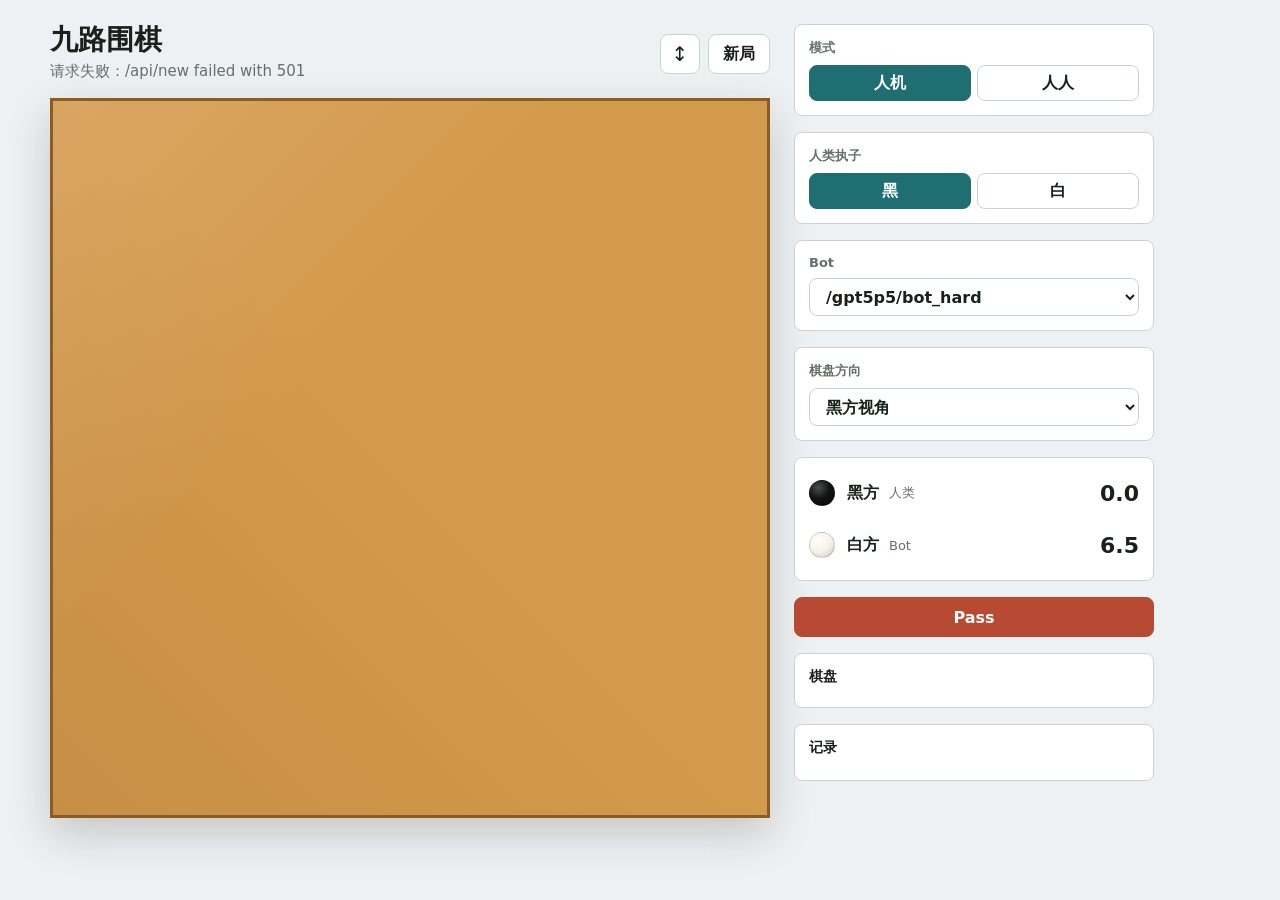
==== go_9x9/env/index.html @ 080eda90 "go9x9: v0" ====
<!doctype html>
<html lang="zh-CN">
<head>
  <meta charset="utf-8">
  <meta name="viewport" content="width=device-width, initial-scale=1">
  <title>BoardArena 9x9 Go</title>
  <link rel="stylesheet" href="styles.css">
</head>
<body>
  <main class="app-shell">
    <section class="board-area" aria-label="九路围棋棋盘">
      <div class="top-bar">
        <div>
          <h1>九路围棋</h1>
          <p id="statusText" class="status-text">准备开始</p>
        </div>
        <div class="top-actions">
          <button id="flipBtn" class="icon-button" type="button" aria-label="翻转棋盘" title="翻转棋盘">↕</button>
          <button id="newGameBtn" class="text-button" type="button">新局</button>
        </div>
      </div>

      <div id="board" class="board" aria-label="9乘9棋盘"></div>
    </section>

    <aside class="side-panel" aria-label="对局信息">
      <div class="control-group">
        <span class="control-label">模式</span>
        <div class="segmented" role="group" aria-label="模式">
          <button id="humanBotBtn" type="button" class="selected" aria-pressed="true">人机</button>
          <button id="humanHumanBtn" type="button" aria-pressed="false">人人</button>
        </div>
      </div>

      <div class="control-group">
        <span class="control-label">人类执子</span>
        <div class="segmented" role="group" aria-label="人类执子">
          <button id="blackSeatBtn" type="button" class="selected" aria-pressed="true">黑</button>
          <button id="whiteSeatBtn" type="button" aria-pressed="false">白</button>
        </div>
      </div>

      <div class="control-group">
        <span class="control-label">Bot</span>
        <select id="botSelect" class="select-control" aria-label="Bot">
          <option value="/gpt5p5/bot_easy">/gpt5p5/bot_easy</option>
          <option value="/gpt5p5/bot_hard" selected>/gpt5p5/bot_hard</option>
        </select>
      </div>

      <div class="control-group">
        <span class="control-label">棋盘方向</span>
        <select id="orientationSelect" class="select-control" aria-label="棋盘方向">
          <option value="black" selected>黑方视角</option>
          <option value="white">白方视角</option>
        </select>
      </div>

      <div class="score-panel">
        <article id="blackPlayer" class="player-row">
          <span class="stone-mark black" aria-hidden="true"></span>
          <strong>黑方</strong>
          <span id="blackType" class="player-type">人类</span>
          <span id="blackScore" class="score">0.0</span>
        </article>
        <article id="whitePlayer" class="player-row">
          <span class="stone-mark white" aria-hidden="true"></span>
          <strong>白方</strong>
          <span id="whiteType" class="player-type">Bot</span>
          <span id="whiteScore" class="score">6.5</span>
        </article>
      </div>

      <button id="passBtn" class="pass-button" type="button">Pass</button>

      <div class="board-panel">
        <h2>棋盘</h2>
        <pre id="boardText"></pre>
      </div>

      <div class="log-panel">
        <h2>记录</h2>
        <ol id="moveLog" class="move-log"></ol>
      </div>
    </aside>
  </main>

  <script src="game.js"></script>
</body>
</html>
---- go_9x9/env/styles.css ----
:root {
  color-scheme: light;
  --bg: #edf1f2;
  --panel: #ffffff;
  --text: #1b201d;
  --muted: #64706a;
  --line: #cbd5d0;
  --wood: #d49a4c;
  --wood-dark: #8d5c23;
  --grid: rgba(60, 37, 15, 0.78);
  --accent: #1f6f72;
  --accent-2: #b84932;
  font-family: "Microsoft YaHei", "PingFang SC", system-ui, sans-serif;
}

* {
  box-sizing: border-box;
}

body {
  margin: 0;
  min-height: 100vh;
  background: var(--bg);
  color: var(--text);
}

button {
  font: inherit;
}

.app-shell {
  display: grid;
  grid-template-columns: minmax(360px, 720px) minmax(280px, 360px);
  gap: 24px;
  width: min(1180px, calc(100vw - 32px));
  margin: 0 auto;
  padding: 24px 0;
}

.board-area,
.side-panel {
  min-width: 0;
}

.top-bar {
  display: flex;
  align-items: center;
  justify-content: space-between;
  gap: 16px;
  margin-bottom: 14px;
}

h1,
h2,
p,
pre {
  margin: 0;
}

h1 {
  font-size: 28px;
  line-height: 1.15;
}

h2 {
  font-size: 14px;
  line-height: 1.2;
}

.status-text {
  margin-top: 6px;
  min-height: 22px;
  color: var(--muted);
  font-size: 15px;
}

.top-actions,
.score-panel,
.player-row {
  display: flex;
  align-items: center;
}

.top-actions {
  gap: 8px;
}

.icon-button,
.text-button,
.segmented button,
.select-control,
.pass-button {
  border: 1px solid var(--line);
  background: var(--panel);
  color: var(--text);
}

button,
.select-control {
  cursor: pointer;
}

.icon-button {
  width: 40px;
  height: 40px;
  border-radius: 8px;
  font-size: 20px;
}

.text-button,
.pass-button {
  min-height: 40px;
  border-radius: 8px;
  padding: 0 14px;
  font-weight: 800;
}

.board {
  display: grid;
  grid-template-columns: repeat(9, minmax(0, 1fr));
  width: min(100%, calc(100vh - 110px));
  max-width: 720px;
  aspect-ratio: 1;
  padding: 4.5%;
  border: 3px solid var(--wood-dark);
  background:
    linear-gradient(135deg, rgba(255, 255, 255, 0.12), transparent 38%),
    linear-gradient(45deg, rgba(105, 64, 22, 0.12), transparent 52%),
    var(--wood);
  box-shadow: 0 16px 40px rgba(43, 32, 22, 0.2);
}

.point {
  appearance: none;
  -webkit-appearance: none;
  position: relative;
  display: block;
  min-width: 0;
  margin: 0;
  border: 0;
  padding: 0;
  aspect-ratio: 1;
  background: transparent;
  cursor: default;
  overflow: visible;
}

.point::before,
.point::after {
  content: "";
  position: absolute;
  background: var(--grid);
  pointer-events: none;
}

.point::before {
  left: 0;
  right: 0;
  top: calc(50% - 1px);
  height: 2px;
}

.point::after {
  top: 0;
  bottom: 0;
  left: calc(50% - 1px);
  width: 2px;
}

.point.left-edge::before {
  left: 50%;
}

.point.right-edge::before {
  right: 50%;
}

.point.top-edge::after {
  top: 50%;
}

.point.bottom-edge::after {
  bottom: 50%;
}

.point:focus {
  outline: none;
}

.point:focus-visible {
  outline: 3px solid #f7df7a;
  outline-offset: -3px;
  border-radius: 50%;
}

.point.legal {
  cursor: pointer;
}

.stone,
.hint,
.star-dot,
.stone-mark {
  display: block;
  border-radius: 50%;
}

.star-dot {
  position: absolute;
  left: 50%;
  top: 50%;
  z-index: 1;
  width: 16%;
  height: 16%;
  background: rgba(42, 27, 11, 0.88);
  transform: translate(-50%, -50%);
  pointer-events: none;
}

.stone {
  position: absolute;
  left: 50%;
  top: 50%;
  z-index: 4;
  width: 82%;
  height: 82%;
  transform: translate(-50%, -50%);
  box-shadow: 0 9px 18px rgba(0, 0, 0, 0.32);
}

.stone.black,
.stone-mark.black {
  background: radial-gradient(circle at 35% 28%, #4a4f4b 0, #101413 48%, #030504 100%);
}

.stone.white,
.stone-mark.white {
  background: radial-gradient(circle at 35% 28%, #ffffff 0, #f4f1e6 56%, #bfc5c0 100%);
}

.hint {
  position: absolute;
  left: 50%;
  top: 50%;
  z-index: 3;
  width: 28%;
  height: 28%;
  background: rgba(255, 255, 255, 0.78);
  box-shadow: 0 0 0 2px rgba(64, 38, 15, 0.18);
  opacity: 0;
  transform: translate(-50%, -50%);
  pointer-events: none;
}

.hint.black {
  background: rgba(16, 20, 19, 0.54);
}

.point.legal:hover .hint,
.point.legal:focus-visible .hint {
  opacity: 1;
}

.point.last .stone {
  box-shadow: 0 0 0 4px rgba(211, 73, 47, 0.82), 0 9px 18px rgba(0, 0, 0, 0.32);
}

.coord {
  position: absolute;
  z-index: 3;
  color: rgba(57, 35, 14, 0.86);
  font-size: 11px;
  font-weight: 900;
  pointer-events: none;
}

.coord.file {
  left: 50%;
  bottom: -34%;
  transform: translateX(-50%);
}

.coord.rank {
  left: -34%;
  top: 50%;
  transform: translateY(-50%);
}

.side-panel {
  display: grid;
  gap: 16px;
  align-content: start;
}

.control-group,
.score-panel,
.board-panel,
.log-panel {
  background: var(--panel);
  border: 1px solid var(--line);
  border-radius: 8px;
  padding: 14px;
}

.control-label {
  display: block;
  margin-bottom: 8px;
  color: var(--muted);
  font-size: 13px;
  font-weight: 700;
}

.segmented {
  display: grid;
  grid-template-columns: repeat(2, 1fr);
  gap: 6px;
}

.segmented button {
  min-height: 36px;
  border-radius: 8px;
  font-weight: 800;
}

.segmented button.selected {
  border-color: var(--accent);
  background: var(--accent);
  color: #fff;
}

.select-control {
  width: 100%;
  min-height: 38px;
  border-radius: 8px;
  padding: 0 36px 0 12px;
  font: inherit;
  font-weight: 700;
}

.select-control:disabled {
  cursor: default;
  opacity: 0.55;
}

.score-panel {
  display: grid;
  gap: 10px;
}

.player-row {
  display: grid;
  grid-template-columns: 28px auto 1fr auto;
  gap: 10px;
  min-height: 42px;
  align-items: center;
}

.player-row.active {
  color: var(--accent-2);
}

.stone-mark {
  width: 26px;
  height: 26px;
  border: 1px solid rgba(0, 0, 0, 0.14);
}

.player-type {
  min-width: 0;
  color: var(--muted);
  font-size: 13px;
  overflow: hidden;
  text-overflow: ellipsis;
  white-space: nowrap;
}

.score {
  min-width: 48px;
  text-align: right;
  font-size: 22px;
  font-weight: 900;
}

.pass-button {
  border-color: var(--accent-2);
  background: var(--accent-2);
  color: #fff;
}

.pass-button:disabled {
  cursor: default;
  opacity: 0.55;
}

.board-panel pre {
  margin-top: 8px;
  color: var(--muted);
  font-family: ui-monospace, SFMono-Regular, Menlo, Consolas, monospace;
  font-size: 12px;
  line-height: 1.45;
}

.move-log {
  max-height: 260px;
  margin: 10px 0 0;
  padding-left: 22px;
  overflow: auto;
  color: var(--muted);
  font-size: 14px;
  line-height: 1.45;
}

@media (max-width: 860px) {
  .app-shell {
    grid-template-columns: 1fr;
  }

  .board {
    width: 100%;
  }
}
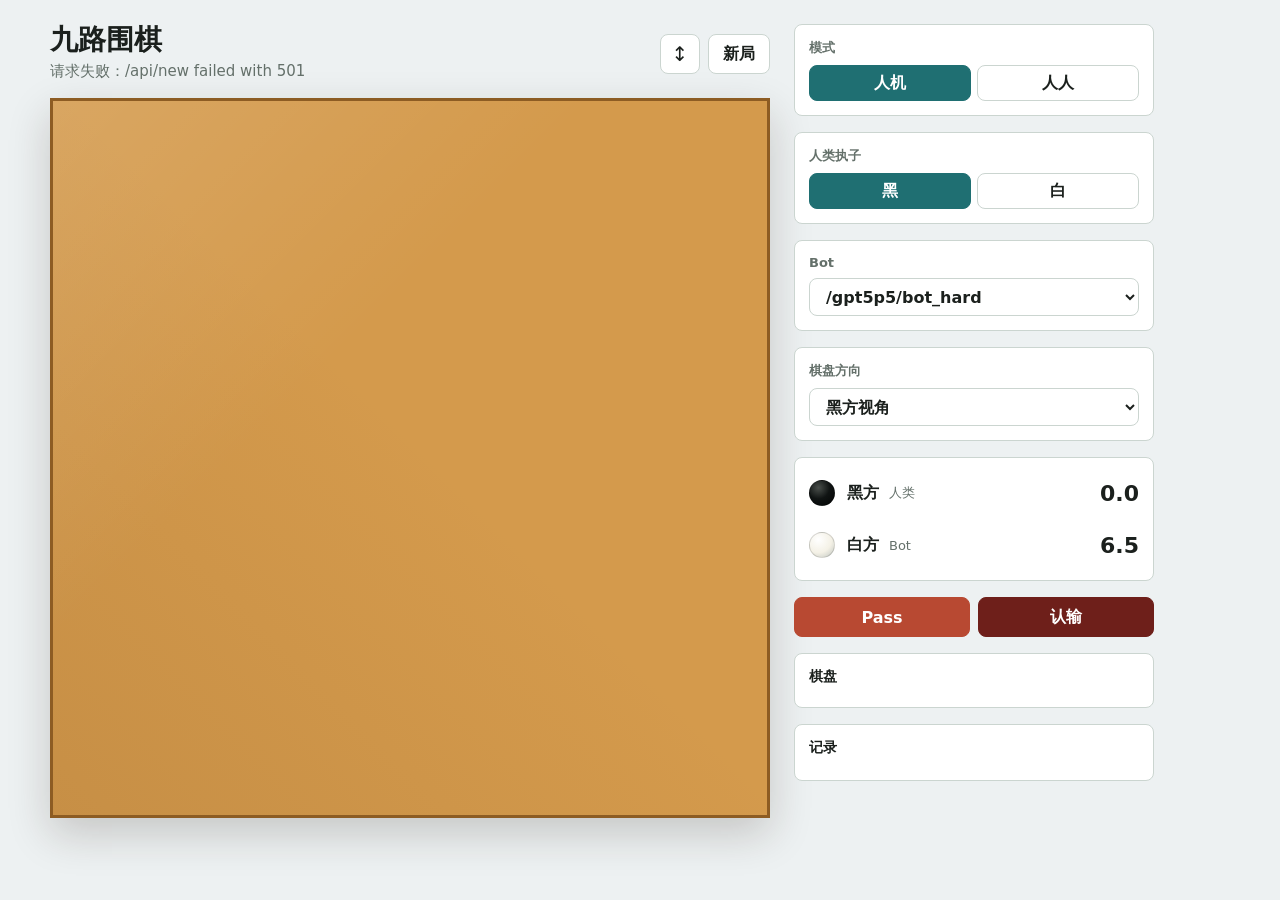
==== commit e38fbfd0: "add go claude hard and add ds gomoku hard" ====
--- a/go_9x9/env/index.html
+++ b/go_9x9/env/index.html
@@ -71,7 +71,10 @@
         </article>
       </div>
 
-      <button id="passBtn" class="pass-button" type="button">Pass</button>
+      <div class="endgame-buttons">
+        <button id="passBtn" class="pass-button" type="button">Pass</button>
+        <button id="resignBtn" class="resign-button" type="button">认输</button>
+      </div>
 
       <div class="board-panel">
         <h2>棋盘</h2>
--- a/go_9x9/env/styles.css
+++ b/go_9x9/env/styles.css
@@ -381,13 +381,34 @@
   font-weight: 900;
 }
 
+.endgame-buttons {
+  display: grid;
+  grid-template-columns: 1fr 1fr;
+  gap: 8px;
+}
+
 .pass-button {
-  border-color: var(--accent-2);
+  border: 1px solid var(--accent-2);
   background: var(--accent-2);
   color: #fff;
-}
-
-.pass-button:disabled {
+  min-height: 40px;
+  border-radius: 8px;
+  padding: 0 14px;
+  font-weight: 800;
+}
+
+.resign-button {
+  border: 1px solid #6e1f1a;
+  background: #6e1f1a;
+  color: #fff;
+  min-height: 40px;
+  border-radius: 8px;
+  padding: 0 14px;
+  font-weight: 800;
+}
+
+.pass-button:disabled,
+.resign-button:disabled {
   cursor: default;
   opacity: 0.55;
 }
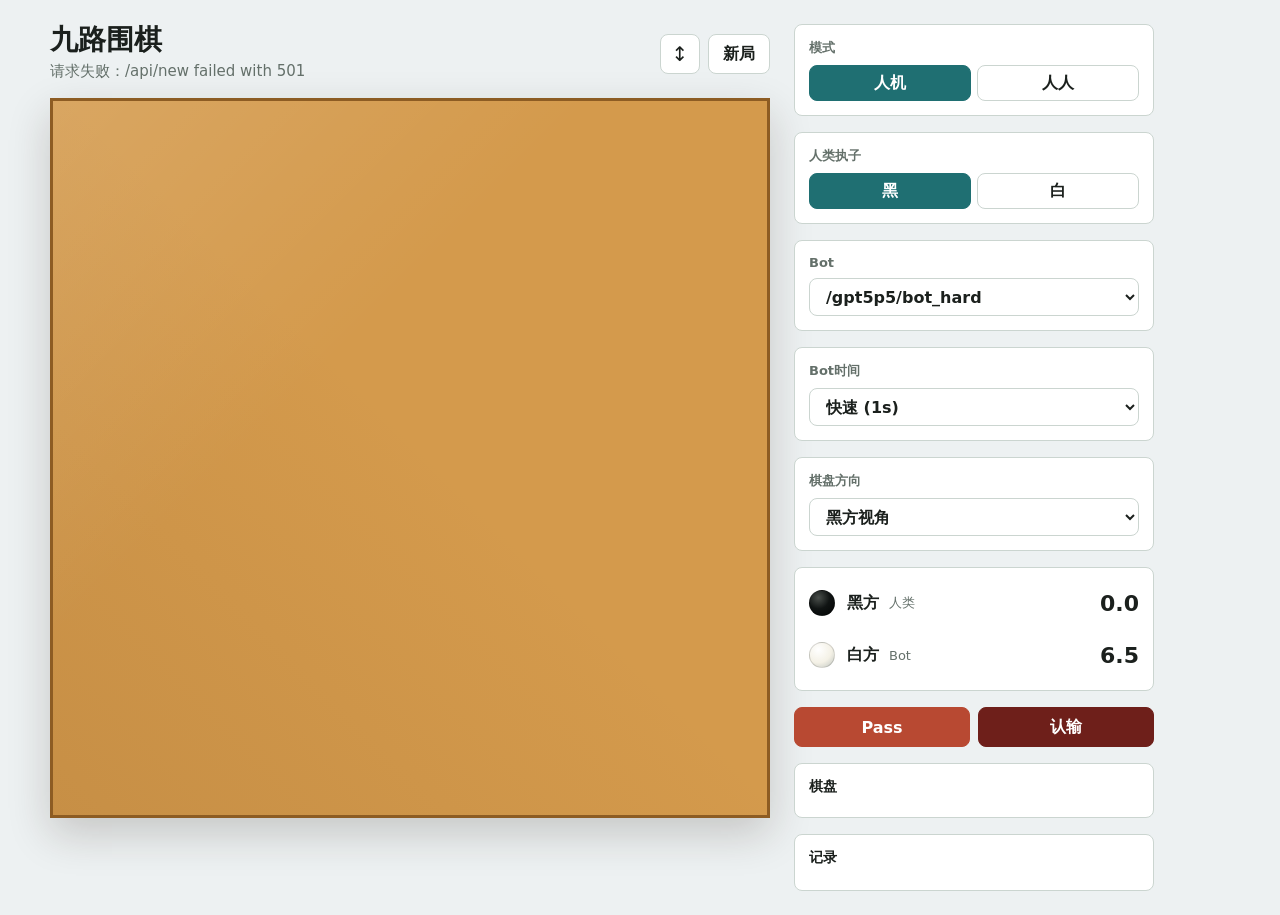
==== commit 1fc1d2a9: "update local game bots and env files" ====
--- a/go_9x9/env/index.html
+++ b/go_9x9/env/index.html
@@ -49,6 +49,15 @@
       </div>
 
       <div class="control-group">
+        <span class="control-label">Bot时间</span>
+        <select id="decisionTimeoutSelect" class="select-control" aria-label="Bot每步运行时间">
+          <option value="1" selected>快速 (1s)</option>
+          <option value="3">中等 (3s)</option>
+          <option value="8">沉思 (8s)</option>
+        </select>
+      </div>
+
+      <div class="control-group">
         <span class="control-label">棋盘方向</span>
         <select id="orientationSelect" class="select-control" aria-label="棋盘方向">
           <option value="black" selected>黑方视角</option>
